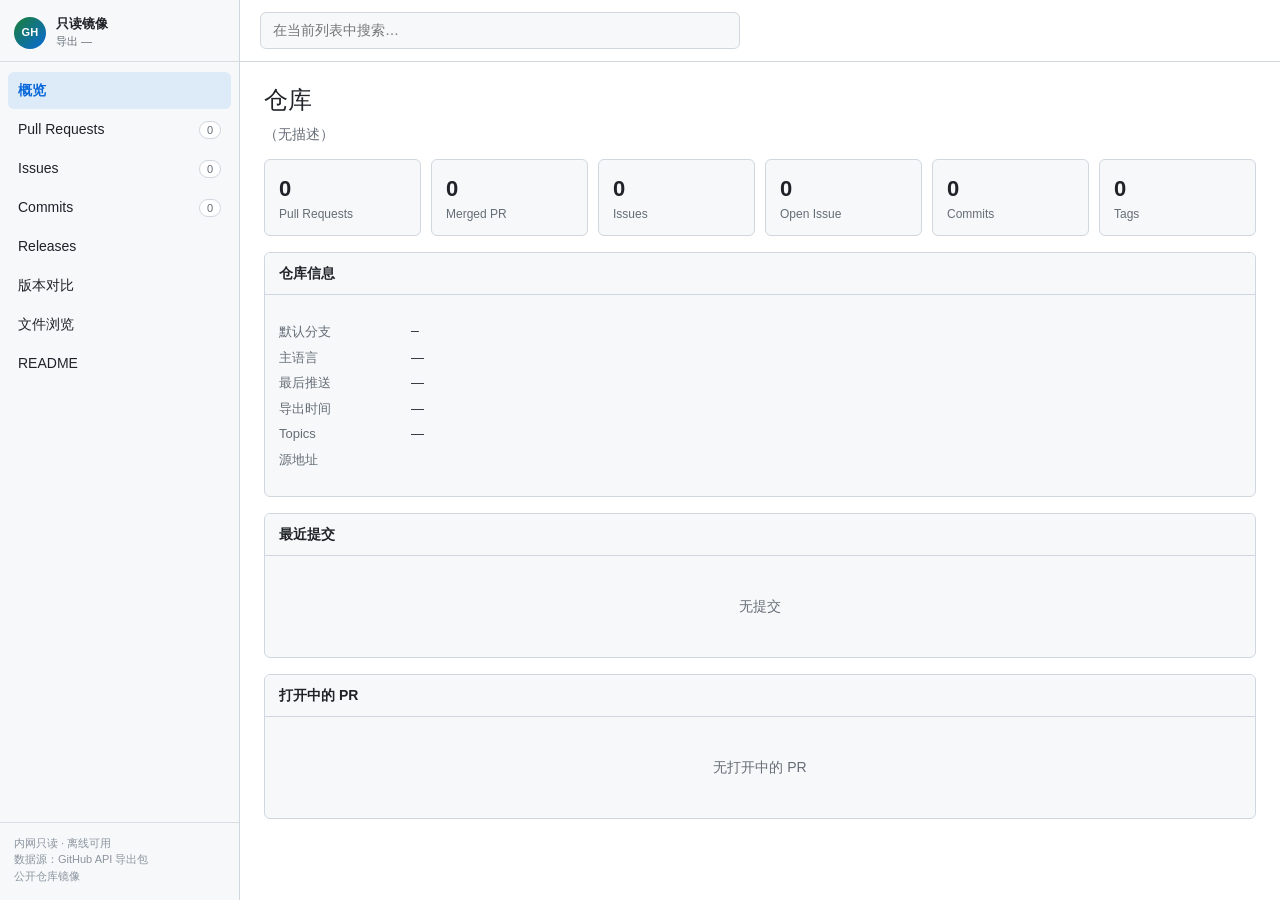
==== viewer/index.html @ 03196574 "init:初始化库" ====
<!DOCTYPE html>
<html lang="zh-CN">
<head>
  <meta charset="UTF-8" />
  <meta name="viewport" content="width=device-width, initial-scale=1" />
  <title>GitHub 只读镜像</title>
  <link rel="stylesheet" href="css/app.css" />
</head>
<body>
  <div id="app">
    <aside class="sidebar" id="sidebar">
      <div class="brand">
        <div class="brand-mark" aria-hidden="true">GH</div>
        <div class="brand-text">
          <div class="brand-title" id="brand-title">只读镜像</div>
          <div class="brand-sub" id="brand-sub">加载中…</div>
        </div>
      </div>

      <nav class="nav" id="nav">
        <button class="nav-item active" data-view="overview">概览</button>
        <button class="nav-item" data-view="prs">Pull Requests <span class="badge" id="cnt-prs"></span></button>
        <button class="nav-item" data-view="issues">Issues <span class="badge" id="cnt-issues"></span></button>
        <button class="nav-item" data-view="commits">Commits <span class="badge" id="cnt-commits"></span></button>
        <button class="nav-item" data-view="tags">Releases</button>
        <button class="nav-item" data-view="compare">版本对比</button>
        <button class="nav-item" data-view="files">文件浏览</button>
        <button class="nav-item" data-view="readme">README</button>
      </nav>

      <div class="sidebar-foot" id="sidebar-foot"></div>
    </aside>

    <main class="main">
      <header class="topbar">
        <div class="search-wrap">
          <input id="global-search" type="search" placeholder="在当前列表中搜索…" autocomplete="off" />
        </div>
        <div class="topbar-meta" id="topbar-meta"></div>
      </header>

      <div id="content" class="content">
        <div class="empty">正在加载镜像数据…</div>
      </div>
    </main>
  </div>

  <div id="hover-card" class="hover-card" hidden></div>

  <script src="data/meta.js"></script>
  <script src="data/prs.js"></script>
  <script src="data/issues.js"></script>
  <script src="data/commits.js"></script>
  <script src="data/tags.js"></script>
  <script src="data/releases.js"></script>
  <script src="data/files.js"></script>
  <script src="data/branches.js"></script>
  <script src="js/app.js"></script>
</body>
</html>
---- viewer/css/app.css ----
:root {
  --bg: #ffffff;
  --bg-subtle: #f6f8fa;
  --bg-inset: #f6f8fa;
  --border: #d0d7de;
  --border-muted: #d8dee4;
  --text: #1f2328;
  --text-muted: #656d76;
  --text-faint: #8c959f;
  --accent: #0969da;
  --accent-soft: rgba(9, 105, 218, 0.1);
  --green: #1a7f37;
  --green-soft: rgba(26, 127, 55, 0.12);
  --red: #cf222e;
  --red-soft: rgba(207, 34, 46, 0.1);
  --purple: #8250df;
  --purple-soft: rgba(130, 80, 223, 0.12);
  --yellow: #9a6700;
  --orange: #bc4c00;
  --mono: ui-monospace, SFMono-Regular, "SF Mono", Menlo, Consolas, "Liberation Mono", monospace;
  --sans: -apple-system, BlinkMacSystemFont, "Segoe UI", "Noto Sans", "PingFang SC",
    "Microsoft YaHei", Helvetica, Arial, sans-serif;
  --sidebar-w: 240px;
  --radius: 6px;
}

* { box-sizing: border-box; }
html, body { height: 100%; }
body {
  margin: 0;
  font-family: var(--sans);
  font-size: 14px;
  line-height: 1.5;
  color: var(--text);
  background: var(--bg);
}

#app {
  display: flex;
  min-height: 100%;
}

/* ---- Sidebar ---- */
.sidebar {
  width: var(--sidebar-w);
  flex-shrink: 0;
  background: var(--bg-subtle);
  border-right: 1px solid var(--border);
  display: flex;
  flex-direction: column;
  position: sticky;
  top: 0;
  height: 100vh;
  overflow: auto;
}

.brand {
  display: flex;
  gap: 10px;
  align-items: center;
  padding: 16px 14px 12px;
  border-bottom: 1px solid var(--border-muted);
}

.brand-mark {
  width: 32px;
  height: 32px;
  border-radius: 50%;
  background: linear-gradient(135deg, #1a7f37, #0969da);
  display: grid;
  place-items: center;
  font-size: 11px;
  font-weight: 700;
  letter-spacing: 0.02em;
  color: #fff;
}

.brand-title {
  font-weight: 600;
  font-size: 13px;
  line-height: 1.3;
}
.brand-sub {
  font-size: 11px;
  color: var(--text-muted);
  word-break: break-all;
}

.nav {
  display: flex;
  flex-direction: column;
  padding: 10px 8px;
  gap: 2px;
  flex: 1;
}

.nav-item {
  appearance: none;
  border: 0;
  background: transparent;
  color: var(--text);
  text-align: left;
  padding: 8px 10px;
  border-radius: var(--radius);
  cursor: pointer;
  font: inherit;
  display: flex;
  align-items: center;
  justify-content: space-between;
  gap: 8px;
}
.nav-item:hover { background: rgba(208, 215, 222, 0.45); }
.nav-item.active {
  background: var(--accent-soft);
  color: var(--accent);
  font-weight: 600;
}

.badge {
  font-size: 11px;
  color: var(--text-muted);
  background: var(--bg);
  border: 1px solid var(--border);
  border-radius: 10px;
  padding: 0 6px;
  min-width: 22px;
  text-align: center;
}

.sidebar-foot {
  padding: 12px 14px 16px;
  border-top: 1px solid var(--border-muted);
  font-size: 11px;
  color: var(--text-faint);
  line-height: 1.5;
}

/* ---- Main ---- */
.main {
  flex: 1;
  min-width: 0;
  display: flex;
  flex-direction: column;
}

.topbar {
  display: flex;
  align-items: center;
  gap: 16px;
  padding: 12px 20px;
  border-bottom: 1px solid var(--border);
  background: rgba(255, 255, 255, 0.92);
  position: sticky;
  top: 0;
  z-index: 10;
  backdrop-filter: blur(8px);
}

.search-wrap { flex: 1; max-width: 480px; }
#global-search {
  width: 100%;
  background: var(--bg-inset);
  border: 1px solid var(--border);
  color: var(--text);
  border-radius: var(--radius);
  padding: 7px 12px;
  font: inherit;
  outline: none;
}
#global-search:focus {
  border-color: var(--accent);
  box-shadow: 0 0 0 3px rgba(88, 166, 255, 0.15);
}

.topbar-meta {
  margin-left: auto;
  color: var(--text-muted);
  font-size: 12px;
  text-align: right;
}

.content {
  padding: 20px 24px 40px;
  max-width: 1200px;
  width: 100%;
}

.empty {
  color: var(--text-muted);
  padding: 40px 0;
  text-align: center;
}

/* ---- Cards / panels ---- */
.panel {
  background: var(--bg-subtle);
  border: 1px solid var(--border);
  border-radius: var(--radius);
  overflow: hidden;
  margin-bottom: 16px;
}

.panel-hd {
  padding: 10px 14px;
  border-bottom: 1px solid var(--border);
  font-weight: 600;
  display: flex;
  align-items: center;
  gap: 8px;
  flex-wrap: wrap;
}
.panel-bd { padding: 14px; }

.h1 {
  font-size: 20px;
  font-weight: 600;
  margin: 0 0 6px;
}
.h2 {
  font-size: 16px;
  font-weight: 600;
  margin: 0 0 8px;
}
.muted { color: var(--text-muted); }
.small { font-size: 12px; }
.mono { font-family: var(--mono); }

.filters {
  display: flex;
  flex-wrap: wrap;
  gap: 8px;
  margin-bottom: 14px;
  align-items: center;
}

.chip {
  appearance: none;
  border: 1px solid var(--border);
  background: var(--bg-subtle);
  color: var(--text);
  border-radius: 999px;
  padding: 4px 10px;
  font: inherit;
  font-size: 12px;
  cursor: pointer;
}
.chip:hover { border-color: var(--text-faint); }
.chip.on {
  background: var(--accent-soft);
  border-color: var(--accent);
  color: var(--accent);
}

select, input[type="text"] {
  background: var(--bg-inset);
  border: 1px solid var(--border);
  color: var(--text);
  border-radius: var(--radius);
  padding: 6px 10px;
  font: inherit;
  font-size: 13px;
}

.btn {
  appearance: none;
  border: 1px solid var(--border);
  background: #f6f8fa;
  color: var(--text);
  border-radius: var(--radius);
  padding: 6px 12px;
  font: inherit;
  font-size: 13px;
  cursor: pointer;
}
.btn:hover { background: #eef1f4; }
.btn-primary {
  background: #1f883d;
  border-color: #1a7f37;
  color: #fff;
}
.btn-primary:hover { background: #1a7f37; }

.btn-link {
  border: 0;
  background: none;
  color: var(--accent);
  cursor: pointer;
  font-size: inherit;
  padding: 0 0 0 10px;
  text-decoration: none;
}
.btn-link:hover { text-decoration: underline; }

.md-file-pane {
  margin: 0;
  border: 0;
  border-radius: 0;
  max-width: none;
  padding: 16px 18px 28px;
}

/* ---- List rows ---- */
.list {
  border: 1px solid var(--border);
  border-radius: var(--radius);
  overflow: hidden;
  background: var(--bg-subtle);
}

.row {
  display: flex;
  gap: 10px;
  padding: 10px 14px;
  border-bottom: 1px solid var(--border-muted);
  cursor: pointer;
  align-items: flex-start;
}
.row:last-child { border-bottom: 0; }
.row:hover { background: rgba(208, 215, 222, 0.35); }
.row-main { min-width: 0; flex: 1; }
.row-title {
  font-weight: 600;
  color: var(--text);
  margin-bottom: 2px;
  word-break: break-word;
}
.row-title:hover { color: var(--accent); }
.row-meta {
  font-size: 12px;
  color: var(--text-muted);
  display: flex;
  flex-wrap: wrap;
  gap: 8px;
  align-items: center;
}

.state-dot {
  width: 14px;
  height: 14px;
  border-radius: 50%;
  flex-shrink: 0;
  margin-top: 3px;
  display: inline-grid;
  place-items: center;
  font-size: 9px;
  color: #fff;
}
.state-open { background: var(--green); }
.state-closed { background: var(--red); }
.state-merged { background: var(--purple); }
.state-draft { background: var(--text-faint); }

.label {
  display: inline-block;
  font-size: 11px;
  font-weight: 600;
  border-radius: 999px;
  padding: 0 7px;
  line-height: 18px;
  color: #fff;
}

/* ---- Detail ---- */
.detail-hd {
  display: flex;
  gap: 12px;
  align-items: flex-start;
  margin-bottom: 12px;
}
.detail-title {
  font-size: 22px;
  font-weight: 600;
  margin: 0;
  line-height: 1.3;
}
.detail-meta {
  color: var(--text-muted);
  font-size: 13px;
  margin-top: 4px;
}
.back-link {
  appearance: none;
  border: 0;
  background: transparent;
  color: var(--accent);
  cursor: pointer;
  font: inherit;
  font-size: 13px;
  padding: 0;
  margin-bottom: 10px;
}
.back-link:hover { text-decoration: underline; }

.md {
  white-space: pre-wrap;
  word-break: break-word;
  font-size: 13px;
  line-height: 1.55;
}
.md code {
  font-family: var(--mono);
  background: rgba(175, 184, 193, 0.25);
  padding: 0.1em 0.35em;
  border-radius: 4px;
  font-size: 0.92em;
}

.comment {
  border-top: 1px solid var(--border);
  padding: 12px 0;
}
.comment:first-child { border-top: 0; padding-top: 0; }
.comment-hd {
  display: flex;
  gap: 8px;
  align-items: center;
  margin-bottom: 6px;
  font-size: 12px;
  color: var(--text-muted);
}
.avatar {
  width: 20px;
  height: 20px;
  border-radius: 50%;
  background: var(--border);
  object-fit: cover;
}

/* ---- Diff ---- */
.file-block {
  border: 1px solid var(--border);
  border-radius: var(--radius);
  margin-bottom: 12px;
  overflow: hidden;
  background: var(--bg-inset);
}
.file-hd {
  display: flex;
  gap: 10px;
  align-items: center;
  padding: 8px 12px;
  background: var(--bg-subtle);
  border-bottom: 1px solid var(--border);
  font-family: var(--mono);
  font-size: 12px;
  flex-wrap: wrap;
}
.file-path { color: var(--text); word-break: break-all; }
.stat-add { color: var(--green); }
.stat-del { color: var(--red); }

.diff-table {
  width: 100%;
  border-collapse: collapse;
  font-family: var(--mono);
  font-size: 12px;
  line-height: 1.45;
}
.diff-table td {
  padding: 0 8px;
  vertical-align: top;
  white-space: pre-wrap;
  word-break: break-word;
}
.diff-line-no {
  width: 1%;
  min-width: 40px;
  text-align: right;
  color: var(--text-faint);
  user-select: none;
  background: rgba(246, 248, 250, 0.9);
  border-right: 1px solid var(--border-muted);
}
.diff-sign {
  width: 1%;
  min-width: 16px;
  text-align: center;
  user-select: none;
  color: var(--text-muted);
}
tr.add { background: var(--green-soft); }
tr.add .diff-sign { color: var(--green); }
tr.del { background: var(--red-soft); }
tr.del .diff-sign { color: var(--red); }
tr.hunk td {
  background: var(--accent-soft);
  color: var(--accent);
  padding: 4px 8px;
}

/* ---- File tree ---- */
.tree {
  display: grid;
  grid-template-columns: 280px 1fr;
  gap: 14px;
  min-height: 480px;
}
@media (max-width: 800px) {
  .tree { grid-template-columns: 1fr; }
}

.tree-list {
  border: 1px solid var(--border);
  border-radius: var(--radius);
  background: var(--bg-subtle);
  max-height: 70vh;
  overflow: auto;
}
.tree-item {
  display: flex;
  gap: 8px;
  padding: 5px 10px;
  cursor: pointer;
  font-size: 12px;
  font-family: var(--mono);
  border-bottom: 1px solid transparent;
}
.tree-item:hover { background: rgba(208, 215, 222, 0.4); }
.tree-item.active {
  background: var(--accent-soft);
  color: var(--accent);
}
.tree-item .dir { color: var(--accent); }
.tree-item .file { color: var(--text); }
.tree-size { margin-left: auto; color: var(--text-faint); }

.code-view {
  border: 1px solid var(--border);
  border-radius: var(--radius);
  background: var(--bg-inset);
  max-height: 70vh;
  overflow: auto;
}
.code-hd {
  padding: 8px 12px;
  border-bottom: 1px solid var(--border);
  font-family: var(--mono);
  font-size: 12px;
  color: var(--text-muted);
  position: sticky;
  top: 0;
  background: var(--bg-subtle);
}
.code-body {
  margin: 0;
  padding: 12px 14px;
  font-family: var(--mono);
  font-size: 12px;
  line-height: 1.5;
  white-space: pre;
  overflow-x: auto;
  color: var(--text);
}

/* ---- Overview stats ---- */
.stats {
  display: grid;
  grid-template-columns: repeat(auto-fit, minmax(140px, 1fr));
  gap: 10px;
  margin-bottom: 16px;
}
.stat {
  background: var(--bg-subtle);
  border: 1px solid var(--border);
  border-radius: var(--radius);
  padding: 12px 14px;
}
.stat-click {
  cursor: pointer;
  transition: border-color 0.12s ease, background 0.12s ease;
}
.stat-click:hover {
  border-color: var(--accent);
  background: var(--accent-soft);
}
.stat-n {
  font-size: 22px;
  font-weight: 600;
  font-variant-numeric: tabular-nums;
}
.stat-l { font-size: 12px; color: var(--text-muted); }

/* ---- GitHub-like Markdown ---- */
.markdown-body {
  font-size: 16px;
  line-height: 1.6;
  color: var(--text);
  word-wrap: break-word;
}
.markdown-body > *:first-child { margin-top: 0 !important; }
.markdown-body > *:last-child { margin-bottom: 0 !important; }
.markdown-body h1, .markdown-body h2, .markdown-body h3,
.markdown-body h4, .markdown-body h5, .markdown-body h6 {
  margin: 24px 0 16px;
  font-weight: 600;
  line-height: 1.25;
}
.markdown-body h1 {
  font-size: 2em;
  padding-bottom: 0.3em;
  border-bottom: 1px solid var(--border);
}
.markdown-body h2 {
  font-size: 1.5em;
  padding-bottom: 0.3em;
  border-bottom: 1px solid var(--border);
}
.markdown-body h3 { font-size: 1.25em; }
.markdown-body h4 { font-size: 1em; }
.markdown-body p { margin: 0 0 16px; }
.markdown-body ul, .markdown-body ol {
  margin: 0 0 16px;
  padding-left: 2em;
}
.markdown-body li { margin-top: 0.25em; }
.markdown-body li + li { margin-top: 0.25em; }
.markdown-body blockquote {
  margin: 0 0 16px;
  padding: 0 1em;
  color: var(--text-muted);
  border-left: 0.25em solid var(--border);
}
.markdown-body code {
  font-family: var(--mono);
  font-size: 85%;
  background: rgba(175, 184, 193, 0.3);
  padding: 0.2em 0.4em;
  border-radius: 6px;
}
.markdown-body .md-codeblock {
  margin: 0 0 16px;
  font-size: 85%;
}
.markdown-body .md-codeblock pre {
  margin: 0;
  padding: 16px;
  overflow: auto;
  background: var(--bg-subtle);
  border-radius: 6px;
  line-height: 1.45;
}
.markdown-body .md-codeblock code {
  background: transparent;
  padding: 0;
  font-size: 100%;
  border-radius: 0;
  color: var(--text);
}
.markdown-body .md-codeblock[data-lang]::before {
  content: attr(data-lang);
  display: block;
  font-size: 12px;
  color: var(--text-muted);
  margin-bottom: -8px;
  padding-left: 2px;
}
.markdown-body hr {
  height: 1px;
  border: 0;
  background: var(--border);
  margin: 24px 0;
}
.markdown-body a { color: var(--accent); text-decoration: none; }
.markdown-body a:hover { text-decoration: underline; }
.markdown-body img.md-img {
  max-width: 100%;
  box-sizing: content-box;
  background: transparent;
  border-radius: 3px;
}
.markdown-body img.md-img-broken {
  border: 1px dashed var(--border);
  padding: 8px;
  color: var(--text-muted);
}
.md-table-wrap {
  overflow-x: auto;
  margin: 0 0 16px;
}
.md-table {
  border-collapse: collapse;
  width: 100%;
  font-size: 14px;
  display: table;
}
.md-table th, .md-table td {
  border: 1px solid var(--border);
  padding: 6px 13px;
  text-align: left;
}
.md-table th {
  background: var(--bg-subtle);
  font-weight: 600;
}
.md-table tr:nth-child(2n) td {
  background: rgba(246, 248, 250, 0.7);
}
.readme-view {
  background: #fff;
  padding: 32px 32px 48px;
  max-width: 1012px;
  margin: 0 auto;
  border: 1px solid var(--border);
  border-radius: 6px;
  font-size: 16px;
  line-height: 1.6;
}
.readme-view .markdown-body {
  font-size: 16px;
  line-height: 1.6;
}
.mention {
  color: var(--accent);
  font-weight: 500;
}
.markdown-body .task-list-item {
  list-style: none;
  margin-left: -1.5em;
}
.markdown-body input[type="checkbox"] {
  margin-right: 6px;
}
/* 嵌套列表与列表内标题（README 常见结构） */
.markdown-body .md-h-inlist {
  font-size: 1.1em;
  margin-top: 0.75em;
  margin-bottom: 0.35em;
}
.markdown-body li > ul,
.markdown-body li > ol {
  margin-top: 0.25em;
  margin-bottom: 0.25em;
}
.markdown-body li > h2,
.markdown-body li > h3,
.markdown-body li > h4,
.markdown-body li > h5,
.markdown-body li > h6 {
  margin: 0.6em 0 0.35em;
  padding-bottom: 0;
  border-bottom: 0;
  font-weight: 600;
}
.markdown-body li > h2:first-child,
.markdown-body li > h3:first-child,
.markdown-body li > h4:first-child,
.markdown-body li > h5:first-child,
.markdown-body li > h6:first-child {
  margin-top: 0;
}
.markdown-body li > p {
  margin: 0.35em 0;
}
.markdown-body li > p:first-child {
  margin-top: 0;
}
.markdown-body li > p:last-child {
  margin-bottom: 0;
}
.markdown-body li > img,
.markdown-body li > p > img {
  display: block;
  margin: 0.5em 0;
}
.markdown-body li > .md-codeblock,
.markdown-body li > .md-table-wrap {
  margin-top: 0.5em;
  margin-bottom: 0.5em;
}

/* ---- Release list ---- */
.release-list {
  border: 1px solid var(--border);
  border-radius: 6px;
  overflow: hidden;
  background: var(--bg-subtle);
}
.release-card {
  padding: 16px 20px;
  border-bottom: 1px solid var(--border);
  cursor: pointer;
  transition: background 0.12s ease;
}
.release-card:last-child { border-bottom: 0; }
.release-card:hover { background: rgba(9, 105, 218, 0.04); }
.release-hd {
  display: flex;
  align-items: center;
  gap: 10px;
  flex-wrap: wrap;
}
.release-title {
  font-size: 16px;
  font-weight: 600;
  color: var(--text);
}
.release-card:hover .release-title { color: var(--accent); }
.release-meta {
  margin-top: 6px;
  font-size: 12px;
  color: var(--text-muted);
  display: flex;
  flex-wrap: wrap;
  gap: 12px;
}
.release-excerpt {
  margin-top: 8px;
  font-size: 13px;
  color: var(--text-muted);
  line-height: 1.45;
  max-height: 2.9em;
  overflow: hidden;
}

/* GitHub-ish list polish */
.h1 { font-size: 24px; font-weight: 400; letter-spacing: -0.01em; }
.h2 { font-size: 18px; font-weight: 600; }
.row { padding: 8px 16px; }
.row-title { font-weight: 400; }
.row:hover .row-title { color: var(--accent); }
.detail-title { font-size: 28px; font-weight: 400; }
.panel-hd { font-size: 14px; background: var(--bg-subtle); }
.chip { font-size: 12px; padding: 5px 12px; }
.back-link { font-weight: 500; }

/* issue/PR refs */
.issue-ref {
  color: var(--accent);
  text-decoration: none;
  font-weight: 500;
  border-radius: 2px;
}
.issue-ref:hover {
  text-decoration: underline;
  background: var(--accent-soft);
}

/* closed-by box */
.closed-by-box {
  display: flex;
  gap: 10px;
  align-items: flex-start;
  padding: 10px 14px;
  margin-bottom: 14px;
  border: 1px solid rgba(188, 140, 255, 0.35);
  background: rgba(130, 80, 223, 0.08);
  border-radius: 6px;
  font-size: 13px;
}
.closed-by-box .state-dot { margin-top: 4px; }

/* hover card */
.hover-card {
  position: absolute;
  z-index: 1000;
  width: 360px;
  max-width: calc(100vw - 24px);
  background: #fff;
  color: var(--text);
  border: 1px solid var(--border);
  border-radius: 6px;
  box-shadow: 0 8px 24px rgba(140, 149, 159, 0.2);
  padding: 12px 14px;
  font-size: 13px;
  line-height: 1.45;
  pointer-events: none;
}
.hc-title {
  display: flex;
  gap: 8px;
  align-items: flex-start;
  font-weight: 600;
  margin-bottom: 6px;
}
.hc-title .state-dot { margin-top: 4px; flex-shrink: 0; }
.hc-meta {
  display: flex;
  flex-wrap: wrap;
  gap: 8px;
  color: var(--text-muted);
  font-size: 12px;
  margin-bottom: 6px;
}
.hc-body {
  color: var(--text-muted);
  font-size: 12px;
  max-height: 4.5em;
  overflow: hidden;
}

.kv {
  display: grid;
  grid-template-columns: 120px 1fr;
  gap: 6px 12px;
  font-size: 13px;
}
.kv dt { color: var(--text-muted); }
.kv dd { margin: 0; word-break: break-all; }

.sha {
  font-family: var(--mono);
  font-size: 12px;
  color: var(--accent);
}

.pill {
  display: inline-flex;
  align-items: center;
  gap: 4px;
  border-radius: 999px;
  padding: 1px 8px;
  font-size: 11px;
  border: 1px solid var(--border);
  color: var(--text-muted);
}
.pill-green { color: var(--green); border-color: rgba(63,185,80,.4); background: var(--green-soft); }
.pill-red { color: var(--red); border-color: rgba(248,81,73,.4); background: var(--red-soft); }
.pill-purple { color: var(--purple); border-color: rgba(188,140,255,.4); background: var(--purple-soft); }

.split-2 {
  display: grid;
  grid-template-columns: 1fr 1fr;
  gap: 14px;
}
@media (max-width: 700px) {
  .split-2 { grid-template-columns: 1fr; }
}

.warn-box {
  border: 1px solid rgba(154, 103, 0, 0.4);
  background: rgba(154, 103, 0, 0.08);
  color: #9a6700;
  border-radius: var(--radius);
  padding: 10px 12px;
  font-size: 12px;
  margin-bottom: 14px;
}

.count-line {
  font-size: 12px;
  color: var(--text-muted);
  margin-bottom: 10px;
}
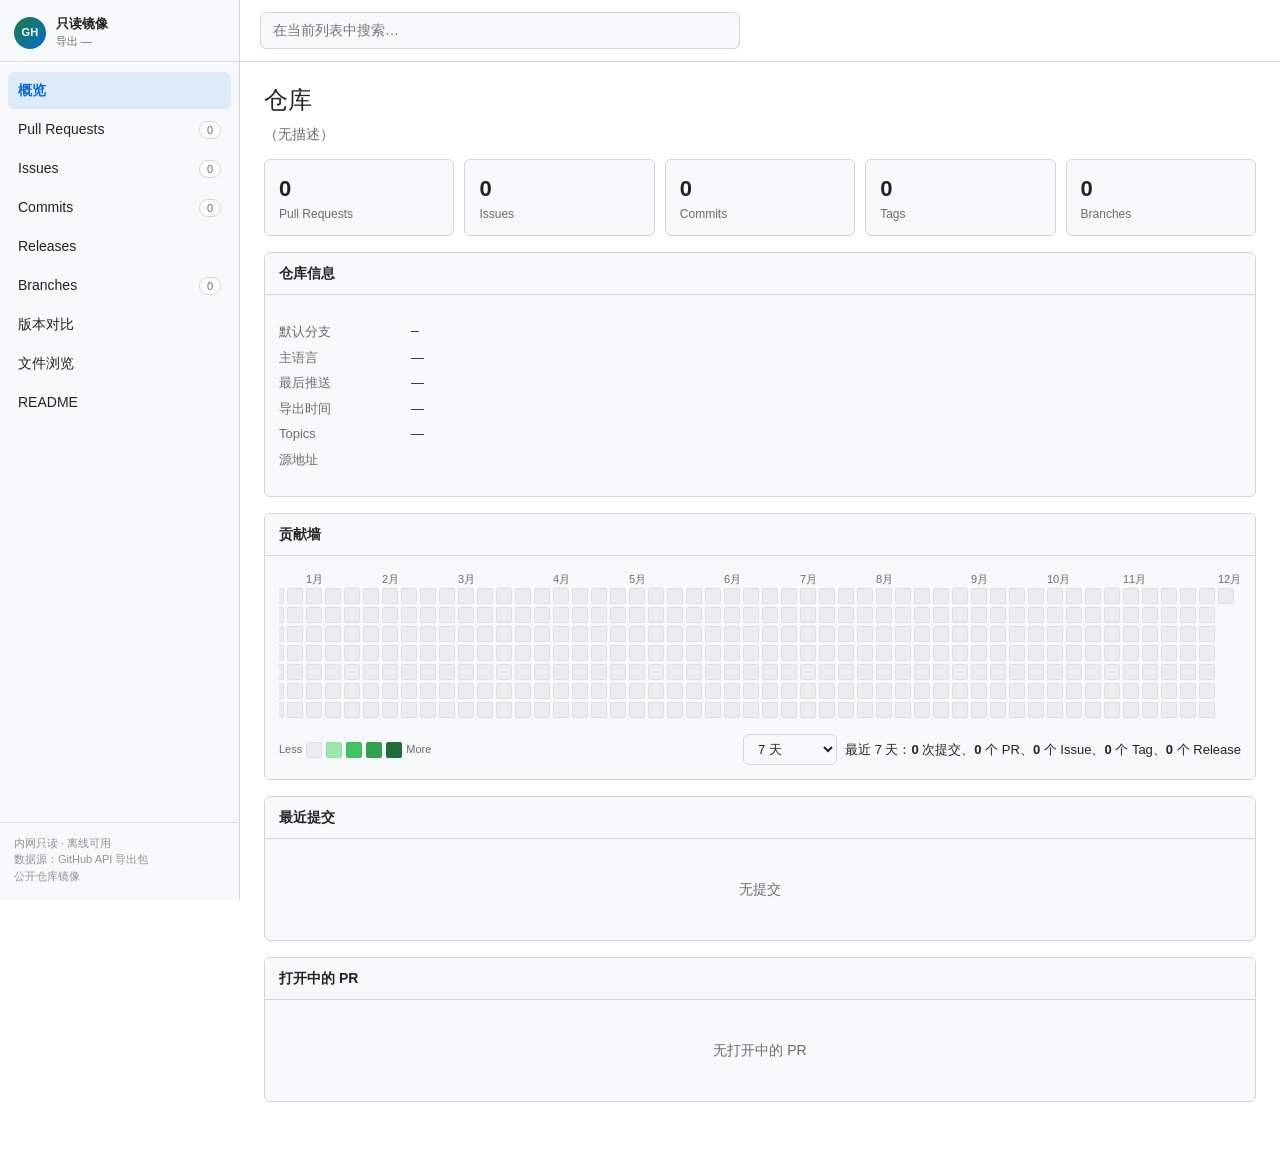
==== commit 2170a904: "feat:首页控件修改 Issue和Pr不区分开关 加入Branch页面" ====
--- a/viewer/index.html
+++ b/viewer/index.html
@@ -23,6 +23,7 @@
         <button class="nav-item" data-view="issues">Issues <span class="badge" id="cnt-issues"></span></button>
         <button class="nav-item" data-view="commits">Commits <span class="badge" id="cnt-commits"></span></button>
         <button class="nav-item" data-view="tags">Releases</button>
+        <button class="nav-item" data-view="branches">Branches <span class="badge" id="cnt-branches"></span></button>
         <button class="nav-item" data-view="compare">版本对比</button>
         <button class="nav-item" data-view="files">文件浏览</button>
         <button class="nav-item" data-view="readme">README</button>
--- a/viewer/css/app.css
+++ b/viewer/css/app.css
@@ -378,18 +378,32 @@
   font-size: 13px;
   margin-top: 4px;
 }
+/* ← 返回：封闭圆角按钮，尺寸与标准 .btn 一致 */
 .back-link {
   appearance: none;
-  border: 0;
-  background: transparent;
-  color: var(--accent);
+  display: inline-flex;
+  align-items: center;
+  justify-content: center;
+  gap: 4px;
+  border: 1px solid var(--border);
+  background: #f6f8fa;
+  color: var(--text);
+  border-radius: var(--radius);
   cursor: pointer;
   font: inherit;
   font-size: 13px;
-  padding: 0;
+  font-weight: 500;
+  line-height: 1.3;
+  padding: 6px 12px;
   margin-bottom: 10px;
 }
-.back-link:hover { text-decoration: underline; }
+.back-link:hover {
+  background: #eef1f4;
+  border-color: var(--text-muted, #8b949e);
+}
+.back-link:active {
+  background: #e6eaef;
+}
 
 .md {
   white-space: pre-wrap;
@@ -580,6 +594,122 @@
 }
 .stat-l { font-size: 12px; color: var(--text-muted); }
 
+/* ---- Contribution wall ---- */
+.contrib-body {
+  display: flex;
+  flex-direction: column;
+  gap: 12px;
+}
+.contrib-scroll {
+  overflow-x: auto;
+  overflow-y: hidden;
+  padding-bottom: 4px;
+}
+.contrib-inner {
+  display: inline-block;
+  min-width: 100%;
+}
+.contrib-months {
+  display: flex;
+  align-items: center;
+  height: 18px;
+  margin-left: 31px;
+  font-size: 11px;
+  color: var(--text-muted);
+  line-height: 1;
+  white-space: nowrap;
+}
+.contrib-month-label {
+  width: 19px;
+  flex: 0 0 19px;
+  overflow: visible;
+}
+.contrib-main {
+  display: flex;
+  gap: 3px;
+}
+.contrib-dow {
+  width: 28px;
+  flex: 0 0 28px;
+  display: flex;
+  flex-direction: column;
+  gap: 3px;
+  font-size: 10px;
+  color: var(--text-faint);
+  line-height: 16px;
+}
+.contrib-dow span {
+  height: 16px;
+  line-height: 16px;
+}
+.contrib-weeks {
+  display: flex;
+  gap: 3px;
+}
+.contrib-week {
+  display: flex;
+  flex-direction: column;
+  gap: 3px;
+}
+.cw-cell {
+  width: 16px;
+  height: 16px;
+  border-radius: 2px;
+  background: #ebedf0;
+  border: 1px solid rgba(27, 31, 35, 0.06);
+}
+.cw-cell.l1 { background: #9be9a8; }
+.cw-cell.l2 { background: #40c463; }
+.cw-cell.l3 { background: #30a14e; }
+.cw-cell.l4 { background: #216e39; }
+.contrib-footer {
+  display: flex;
+  flex-wrap: wrap;
+  align-items: center;
+  justify-content: space-between;
+  gap: 10px 16px;
+}
+.contrib-legend {
+  display: flex;
+  align-items: center;
+  gap: 4px;
+  font-size: 11px;
+  color: var(--text-muted);
+  flex-shrink: 0;
+}
+.contrib-legend .cw-cell {
+  display: inline-block;
+}
+.cw-summary {
+  display: flex;
+  flex-wrap: wrap;
+  align-items: center;
+  gap: 8px;
+  min-width: 0;
+  font-size: 13px;
+  color: var(--text);
+}
+.cw-summary select {
+  flex-shrink: 0;
+}
+.cw-summary input[type="number"] {
+  width: 72px;
+  padding: 4px 8px;
+  border: 1px solid var(--border);
+  border-radius: var(--radius);
+  background: var(--bg);
+  color: var(--text);
+  font: inherit;
+  font-variant-numeric: tabular-nums;
+}
+#cw-summary-text {
+  min-width: 0;
+}
+#cw-summary-text .cw-num {
+  font-weight: 600;
+  font-variant-numeric: tabular-nums;
+}
+
 /* ---- GitHub-like Markdown ---- */
 .markdown-body {
   font-size: 16px;
@@ -662,16 +792,28 @@
 }
 .markdown-body a { color: var(--accent); text-decoration: none; }
 .markdown-body a:hover { text-decoration: underline; }
-.markdown-body img.md-img {
+
+/* 图片：正文与表格内均缩放显示，不按原始像素撑开 */
+.markdown-body img.md-img,
+.markdown-body p img,
+.markdown-body li img,
+.markdown-body td img,
+.markdown-body th img {
   max-width: 100%;
+  max-height: 280px;
+  width: auto;
+  height: auto;
   box-sizing: content-box;
   background: transparent;
   border-radius: 3px;
+  vertical-align: middle;
+  cursor: context-menu;
 }
 .markdown-body img.md-img-broken {
   border: 1px dashed var(--border);
   padding: 8px;
   color: var(--text-muted);
+  max-height: 80px;
 }
 .md-table-wrap {
   overflow-x: auto;
@@ -695,6 +837,51 @@
 .md-table tr:nth-child(2n) td {
   background: rgba(246, 248, 250, 0.7);
 }
+
+/* 对比表：|图1|图2| 左右并列，等高缩放（贴近 GitHub 对比截图） */
+.md-table.md-img-compare {
+  table-layout: fixed;
+  width: 100%;
+}
+.md-table.md-img-compare th,
+.md-table.md-img-compare td {
+  text-align: center;
+  vertical-align: middle;
+  width: 50%;
+  padding: 10px 12px;
+}
+.md-table.md-img-compare th {
+  font-size: 14px;
+  font-weight: 600;
+}
+.md-table.md-img-compare .md-img-cell {
+  display: flex;
+  align-items: center;
+  justify-content: center;
+  width: 100%;
+  height: 360px;
+  min-height: 240px;
+  margin: 0 auto;
+}
+.md-table.md-img-compare .md-img-cell img,
+.md-table.md-img-compare td img.md-img,
+.md-table.md-img-compare td img {
+  max-height: 100%;
+  max-width: 100%;
+  height: auto;
+  width: auto;
+  object-fit: contain;
+  margin: 0 auto;
+  background: #fff;
+  border: 1px solid var(--border);
+  border-radius: 2px;
+}
+.md-table.md-img-compare td.md-img-cell-empty,
+.md-table.md-img-compare td:not(:has(img)):not(:has(.md-img-cell)) {
+  height: 360px;
+  color: var(--text-muted);
+}
+
 .readme-view {
   background: #fff;
   padding: 32px 32px 48px;
@@ -941,3 +1128,10 @@
   color: var(--text-muted);
   margin-bottom: 10px;
 }
+
+/* ---- Branches ---- */
+.branch-head-msg {
+  font-weight: 600;
+  word-break: break-word;
+  margin-bottom: 4px;
+}
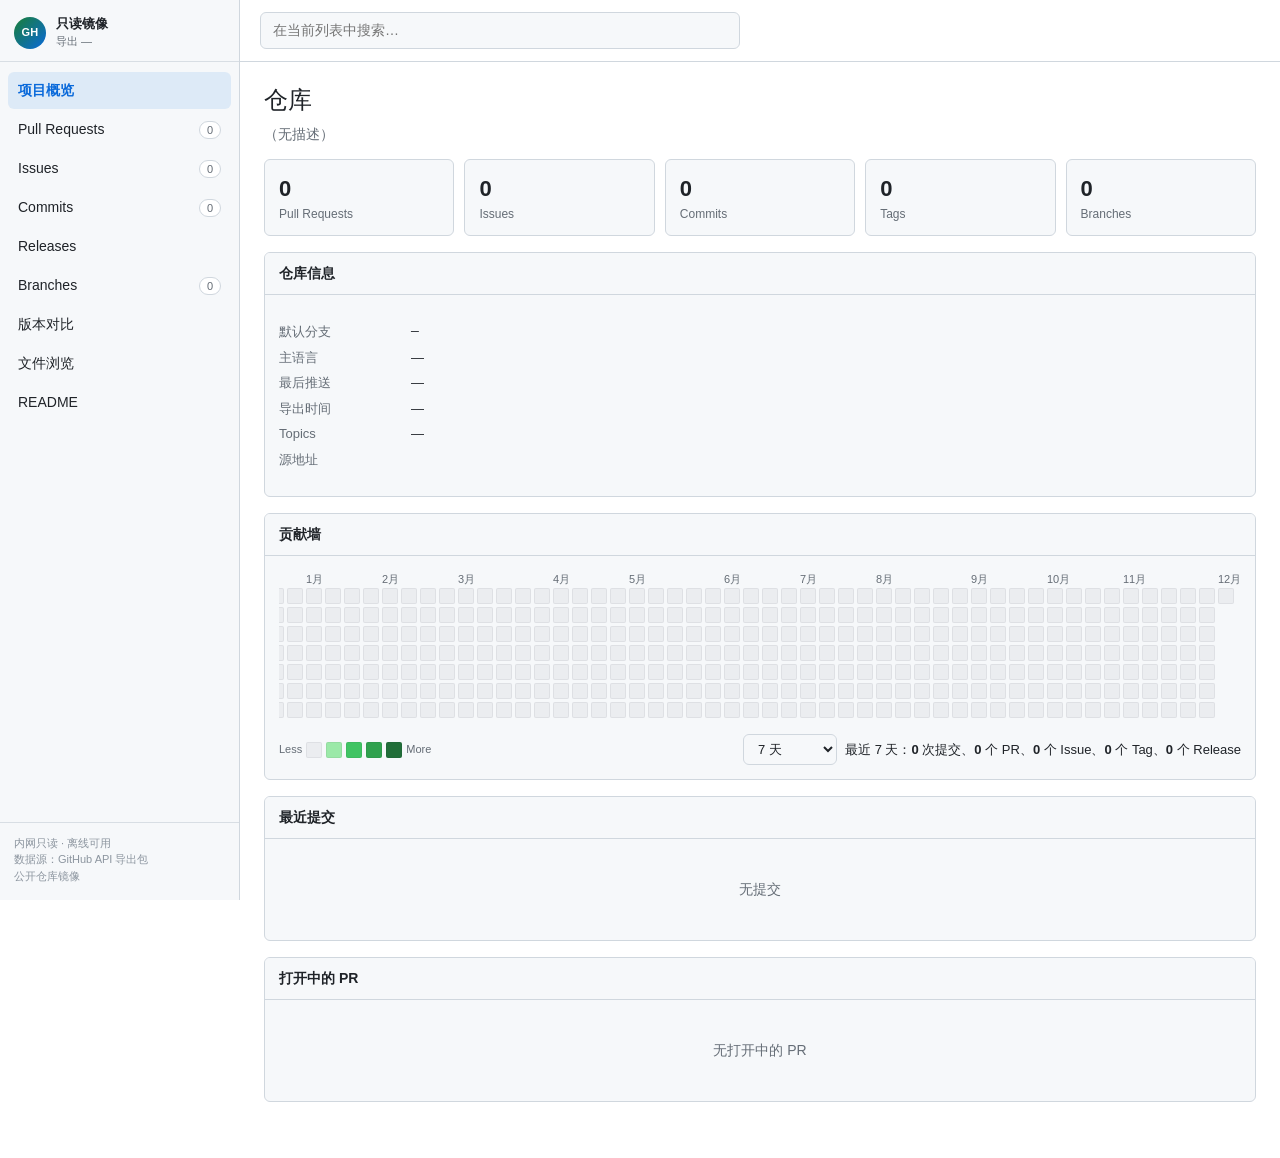
==== commit f4173b93: "feat:项目页支持嵌入与深链参数 并固定北京时间 为「多仓库总览页」打基础。总览页要用 iframe 嵌入各项目页，并按项目页的 视图 / 条目做深链，因此项目页需要接受受控参数；同时总览页的跨仓库" ====
--- a/viewer/index.html
+++ b/viewer/index.html
@@ -18,7 +18,7 @@
       </div>
 
       <nav class="nav" id="nav">
-        <button class="nav-item active" data-view="overview">概览</button>
+        <button class="nav-item active" data-view="overview">项目概览</button>
         <button class="nav-item" data-view="prs">Pull Requests <span class="badge" id="cnt-prs"></span></button>
         <button class="nav-item" data-view="issues">Issues <span class="badge" id="cnt-issues"></span></button>
         <button class="nav-item" data-view="commits">Commits <span class="badge" id="cnt-commits"></span></button>
@@ -56,6 +56,8 @@
   <script src="data/releases.js"></script>
   <script src="data/files.js"></script>
   <script src="data/branches.js"></script>
+  <script src="data/graph.js"></script>
+  <script src="js/gitgraph.js"></script>
   <script src="js/app.js"></script>
 </body>
 </html>
--- a/viewer/css/app.css
+++ b/viewer/css/app.css
@@ -1135,3 +1135,234 @@
   word-break: break-word;
   margin-bottom: 4px;
 }
+.branch-commit-diff {
+  margin-top: 6px;
+}
+.branch-commit-diff > summary {
+  cursor: pointer;
+  font-size: 12px;
+  color: var(--accent);
+  user-select: none;
+}
+.branch-commit-diff > summary:hover { text-decoration: underline; }
+.branch-commit-diff .file-block:first-of-type { margin-top: 8px; }
+
+/* ---- Branch graph（泳道图，观感对齐 VSCode Git Graph）---- */
+.pill-blue { color: var(--accent); border-color: rgba(9,105,218,.4); background: var(--accent-soft); }
+
+.gitgraph-body { padding: 0; }
+.gitgraph {
+  overflow-x: auto;
+  font-size: 12px;
+}
+/* 分支树工具条：显示档位选择 + 条数说明（复用 .filters 的排版） */
+.gitgraph-toolbar {
+  padding: 10px 14px 0;
+  margin-bottom: 8px;
+}
+.gitgraph-more {
+  padding: 10px 14px 12px;
+  text-align: center;
+  border-top: 1px solid var(--border-muted);
+  background: var(--bg);
+}
+
+/* 通用列表工具条 / 加载更多（分支树与 Commit 页共用） */
+.list-toolbar {
+  padding: 0 0 10px;
+  margin-bottom: 0;
+}
+.list-more {
+  padding: 12px 0 4px;
+  text-align: center;
+}
+/* Commit 列表行：视口外跳过渲染（长列表性能瓶颈在 DOM 不在布局）。
+   contain-intrinsic-size 必给，否则浏览器不知道离屏行高、滚动条会乱跳。
+   不支持的浏览器自动忽略，不影响功能。 */
+.commit-row {
+  content-visibility: auto;
+  contain-intrinsic-size: auto 40px;
+}
+.gitgraph-row {
+  display: flex;
+  align-items: center;
+  /* 必须等于 gitgraph.js 的 ROW_H：行高被内容撑高会让相邻行的 SVG 之间出现缝隙，
+     竖线被逐行截断、看起来像虚线。
+     分隔线用 box-shadow 而非 border：border 会占掉 1px 内容高度，
+     导致 SVG 溢出或行间留缝（两种都会让竖线断开）。 */
+  height: 26px;
+  box-shadow: inset 0 -1px 0 var(--border-muted);
+  /* 视口外的行跳过渲染：行数上千时能显著降低首屏解析/回流开销。
+     contain-intrinsic-size 必须给，否则浏览器不知道视口外行的高度、滚动条会乱跳。
+     不支持的浏览器自动忽略这两条，不影响功能。 */
+  content-visibility: auto;
+  contain-intrinsic-size: auto 26px;
+  cursor: pointer;
+  transition: background 0.1s ease;
+}
+.gitgraph-row:last-child { box-shadow: none; }
+.gitgraph-row:hover { background: rgba(208, 215, 222, 0.35); }
+.gitgraph-row:hover .gitgraph-msg { color: var(--accent); }
+
+.gitgraph-gutter {
+  flex: 0 0 auto;
+  display: flex;
+  align-items: center;
+  padding-left: 10px;
+}
+.gitgraph-svg { display: block; }
+
+/* 分支线配色：8 色循环。颜色跟着「分支线」走而不是「泳道号」，
+   因为同一泳道上下两行可能承载两条不同分支（上面收进来、下面放出去）。
+   色号 0 固定留给默认分支（主干），其余分支在 1..7 循环，避免与主干撞色。
+   用自定义属性统一驱动「连线 / 圆点 / 标签」三者，避免三处各写一遍。 */
+.gg-c0 { --gg-c: #0969da; --gg-bg: rgba(9, 105, 218, 0.12); }
+.gg-c1 { --gg-c: #8250df; --gg-bg: rgba(130, 80, 223, 0.12); }
+.gg-c2 { --gg-c: #1a7f37; --gg-bg: rgba(26, 127, 55, 0.12); }
+.gg-c3 { --gg-c: #bc4c00; --gg-bg: rgba(188, 76, 0, 0.12); }
+.gg-c4 { --gg-c: #cf222e; --gg-bg: rgba(207, 34, 46, 0.10); }
+.gg-c5 { --gg-c: #0a7ea4; --gg-bg: rgba(10, 126, 164, 0.12); }
+.gg-c6 { --gg-c: #953800; --gg-bg: rgba(149, 56, 0, 0.12); }
+.gg-c7 { --gg-c: #6e7781; --gg-bg: rgba(110, 119, 129, 0.14); }
+
+.gg-lines path {
+  fill: none;
+  stroke: var(--border);
+  stroke-width: 2;
+  stroke-linecap: round;
+  stroke-linejoin: round;
+}
+/* 连线与圆点取所在分支线颜色；[class*=] 只命中 path/circle（标签是 span，另有规则） */
+path[class*="gg-c"] { stroke: var(--gg-c); }
+circle[class*="gg-c"] { fill: var(--gg-c); }
+
+.gg-dot { stroke: var(--bg-subtle); stroke-width: 1.5; }
+/* 合并提交：白心 + 粗彩边，视觉上比普通提交更重 */
+circle.gg-dot-merge {
+  fill: var(--bg);
+  stroke: var(--gg-c);
+  stroke-width: 2.5;
+}
+/* 历史未导出的占位节点：空心虚线灰点 */
+circle.gg-dot-stub {
+  fill: var(--bg);
+  stroke: var(--text-faint);
+  stroke-width: 1.5;
+  stroke-dasharray: 2 2;
+}
+
+/* 引用标签：分支用泳道色描边+浅底，标签（tag）用灰底+小图标区分 */
+.gg-ref {
+  flex: 0 0 auto;
+  font-family: var(--mono);
+  font-size: 11px;
+  line-height: 16px;
+  padding: 0 7px;
+  border-radius: 999px;
+  border: 1px solid var(--border);
+  color: var(--text-muted);
+  background: var(--bg);
+  white-space: nowrap;
+}
+span.gg-ref-branch {
+  color: var(--gg-c);
+  border-color: var(--gg-c);
+  background: var(--gg-bg);
+  font-weight: 600;
+}
+span.gg-ref-tag {
+  color: var(--purple);
+  border-color: rgba(130, 80, 223, 0.4);
+  background: var(--purple-soft);
+}
+/* 标签用一个小菱形与分支区分（不用字形图标，避免字体差异导致显示不一致） */
+span.gg-ref-tag::before {
+  content: "";
+  display: inline-block;
+  width: 5px;
+  height: 5px;
+  margin-right: 4px;
+  vertical-align: middle;
+  background: currentColor;
+  transform: rotate(45deg);
+  border-radius: 1px;
+}
+span.gg-ref-default { box-shadow: 0 0 0 2px var(--green-soft); }
+
+.gg-dot-legend {
+  display: inline-block;
+  width: 9px;
+  height: 9px;
+  border-radius: 50%;
+  vertical-align: middle;
+  margin-right: 4px;
+  background: var(--text-faint);
+}
+.gg-dot-legend-merge {
+  background: var(--bg);
+  border: 2px solid var(--text-faint);
+  width: 7px;
+  height: 7px;
+}
+.gg-dot-legend-stub {
+  background: var(--bg);
+  border: 1px dashed var(--text-faint);
+}
+
+.gitgraph-main {
+  flex: 1;
+  min-width: 0;
+  padding: 3px 12px 3px 6px;
+  display: flex;
+  align-items: center;
+  flex-wrap: nowrap;
+  gap: 6px;
+}
+.gitgraph-msg {
+  font-weight: 600;
+  color: var(--text);
+  flex: 0 1 auto;
+  min-width: 0;
+  overflow: hidden;
+  text-overflow: ellipsis;
+  white-space: nowrap;
+}
+.gitgraph-meta {
+  display: flex;
+  flex: 0 0 auto;
+  gap: 8px;
+  align-items: center;
+  color: var(--text-muted);
+  font-size: 11px;
+  white-space: nowrap;
+}
+.gg-stub-hint { font-style: italic; }
+
+.gitgraph-legend {
+  display: flex;
+  flex-wrap: wrap;
+  gap: 16px;
+  align-items: center;
+  padding: 8px 14px 12px;
+  color: var(--text-muted);
+  font-size: 11px;
+  border-top: 1px solid var(--border-muted);
+  background: var(--bg);
+}
+.gitgraph-legend .gg-ref { font-family: inherit; }
+.gitgraph-legend > span { display: inline-flex; align-items: center; gap: 4px; }
+
+/* ---- 嵌入模式（被总览页 iframe 嵌入） ----
+ * 总览页有自己的侧栏，项目页在嵌入时必须隐藏自身侧栏，避免两层侧栏挤占内容。
+ * 只隐藏侧栏，顶栏（搜索 + 源地址）保留：搜索是项目内能力，隐藏会丢功能。 */
+html.embed-mode .sidebar {
+  display: none;
+}
+
+html.embed-mode #app {
+  display: block;
+}
+
+html.embed-mode .main {
+  min-height: 100vh;
+}
